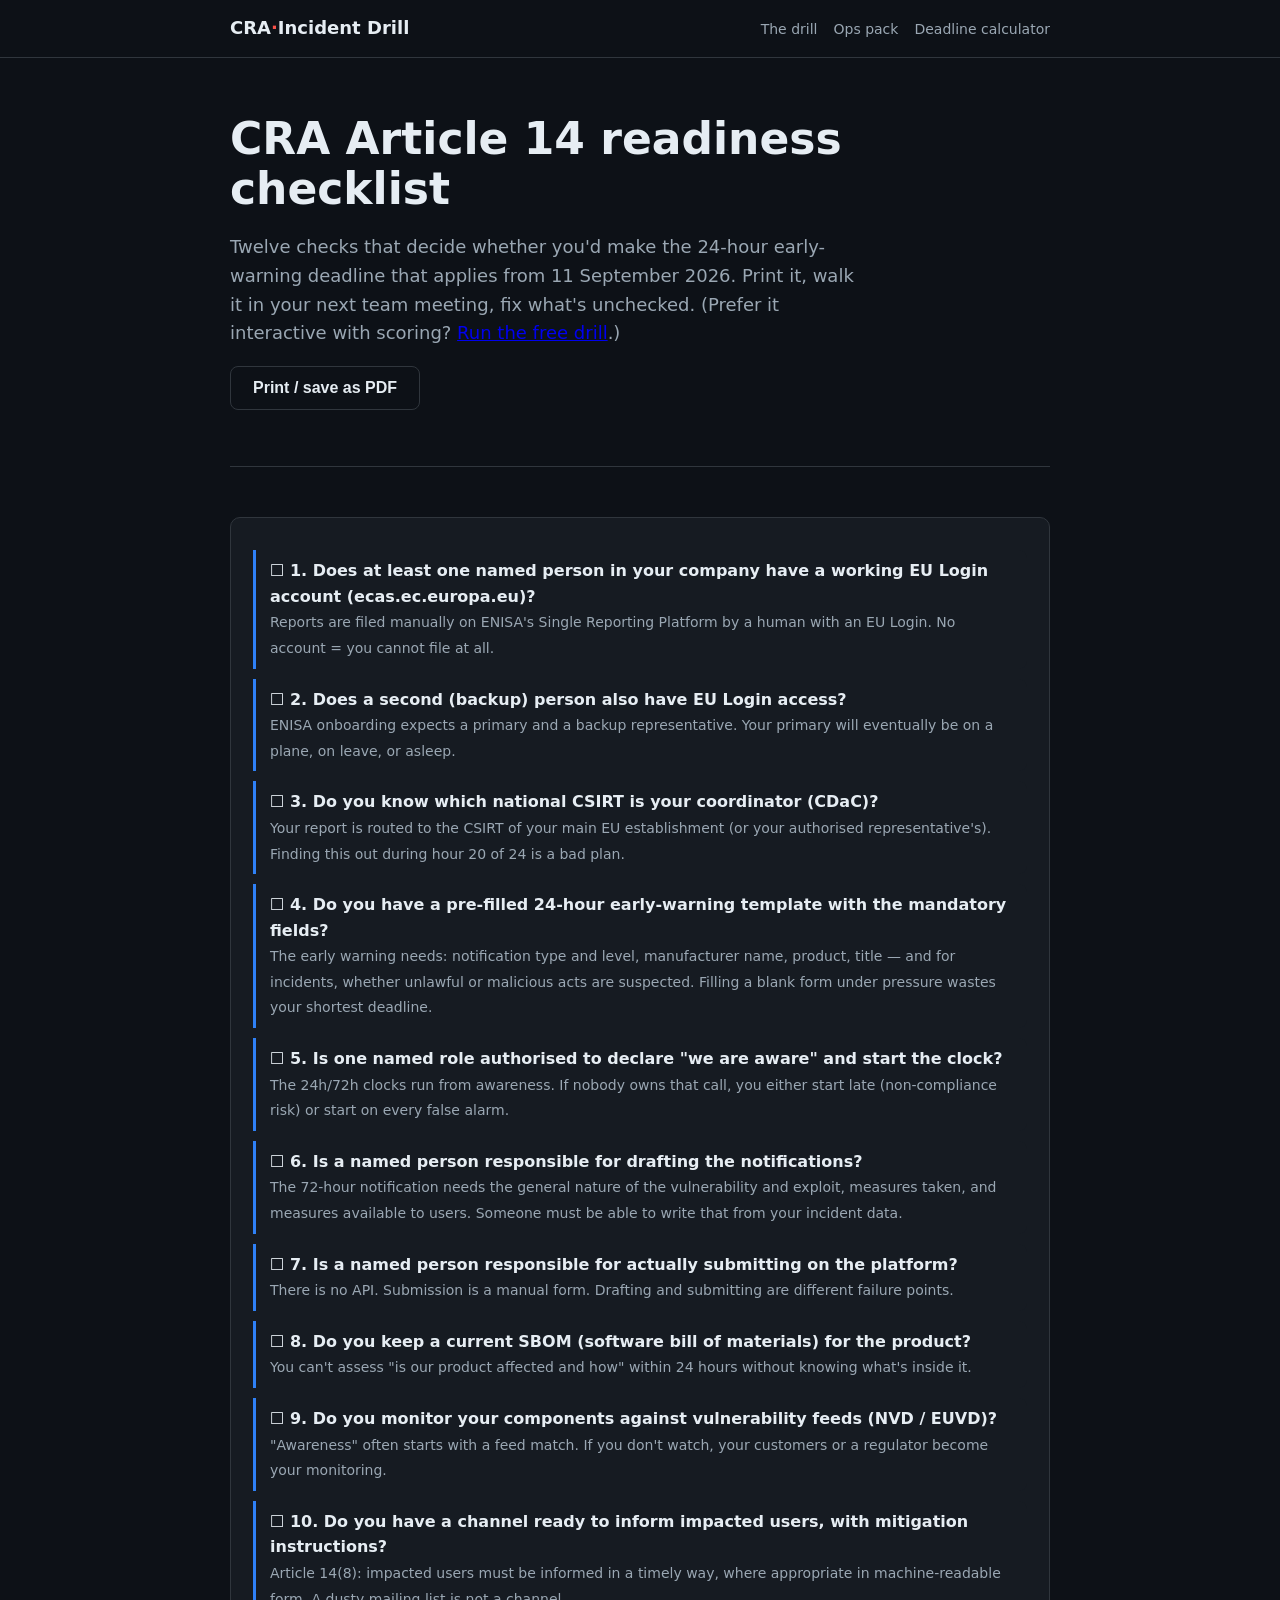
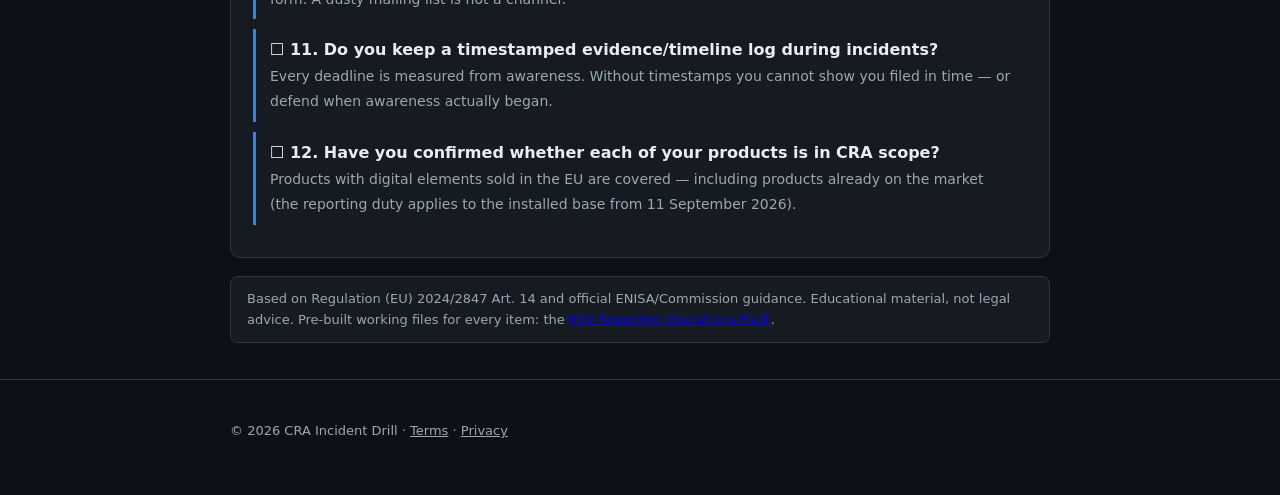
==== cra-article-14-checklist.html @ c44839f4 "Add deadline calculator + printable Article 14 checklist (SEO tool-pages) Co-Authored-By: Claude Fab" ====
<!DOCTYPE html>
<html lang="en">
<head>
<meta charset="utf-8">
<meta name="viewport" content="width=device-width, initial-scale=1">
<title>CRA Article 14 readiness checklist — 12 checks before 11 September 2026</title>
<meta name="description" content="Printable 12-point checklist for the EU Cyber Resilience Act Article 14 reporting duty: EU Login, CSIRT coordinator, 24-hour template, named roles, SBOM, monitoring, user notification. Free.">
<link rel="canonical" href="https://giladshaul.github.io/cra-incident-drill/cra-article-14-checklist.html">
<link rel="icon" href="data:image/svg+xml,%3Csvg xmlns='http://www.w3.org/2000/svg' viewBox='0 0 100 100'%3E%3Ctext y='80' font-size='80'%3E%E2%8F%B1%EF%B8%8F%3C/text%3E%3C/svg%3E">
<link rel="stylesheet" href="styles.css">
<style>@media print { header.site, footer, .btn, .noprint { display: none !important; } body { background: #fff; color: #000; } .card { border-color: #999; background: #fff; } h1, h2 { color: #000; } .gap { background: #fff; } }</style>
</head>
<body>
<header class="site">
  <div class="wrap">
    <a class="logo" href="./">CRA<span>·</span>Incident Drill</a>
    <nav><a href="./#drill">The drill</a><a href="./#pack">Ops pack</a><a href="deadline-calculator.html">Deadline calculator</a></nav>
  </div>
</header>
<div class="wrap">
  <div class="hero">
    <h1>CRA Article 14 readiness checklist</h1>
    <p class="lead">Twelve checks that decide whether you'd make the 24-hour early-warning deadline that applies from 11 September 2026. Print it, walk it in your next team meeting, fix what's unchecked. (Prefer it interactive with scoring? <a href="./">Run the free drill</a>.)</p>
    <p class="noprint"><button class="btn secondary" onclick="window.print()">Print / save as PDF</button></p>
  </div>
  <section>
    <div class="card" id="list"></div>
    <div class="disclaimer">Based on Regulation (EU) 2024/2847 Art. 14 and official ENISA/Commission guidance. Educational material, not legal advice. Pre-built working files for every item: the <a href="./#pack">$99 Reporting Operations Pack</a>.</div>
  </section>
</div>
<footer><div class="wrap"><p>© 2026 CRA Incident Drill · <a href="terms.html">Terms</a> · <a href="privacy.html">Privacy</a></p></div></footer>
<script src="drill.js"></script>
<script>
document.getElementById("list").innerHTML = DRILL.CHECKS.map(function (c, i) {
  return '<div class="gap" style="border-left-color:#2f81f7"><b>☐ ' + (i + 1) + ". " + c.q + "</b><span>" + c.why + "</span></div>";
}).join("");
</script>
</body>
</html>
---- styles.css ----
:root {
  --bg: #0d1117; --panel: #161b22; --border: #30363d; --text: #e6edf3;
  --muted: #9aa7b3; --accent: #2f81f7; --ok: #3fb950; --warn: #d29922; --bad: #f85149;
}
* { box-sizing: border-box; }
body { margin: 0; font: 16px/1.6 system-ui, -apple-system, "Segoe UI", sans-serif; background: var(--bg); color: var(--text); }
.wrap { max-width: 860px; margin: 0 auto; padding: 0 20px; }
header.site { border-bottom: 1px solid var(--border); padding: 14px 0; }
header.site .wrap { display: flex; align-items: center; justify-content: space-between; flex-wrap: wrap; gap: 8px; }
.logo { font-weight: 700; text-decoration: none; color: var(--text); font-size: 18px; }
.logo span { color: var(--bad); }
nav a { color: var(--muted); text-decoration: none; margin-left: 16px; font-size: 14px; }
nav a:hover { color: var(--text); }
.hero { padding: 56px 0 40px; }
.hero h1 { font-size: clamp(28px, 5vw, 44px); line-height: 1.15; margin: 0 0 16px; }
.hero h1 em { color: var(--bad); font-style: normal; }
.hero p.lead { color: var(--muted); font-size: 18px; max-width: 640px; }
.btn { display: inline-block; background: var(--accent); color: #fff; font-weight: 600; padding: 12px 22px; border-radius: 8px; text-decoration: none; border: 0; font-size: 16px; cursor: pointer; }
.btn:hover { filter: brightness(1.1); }
.btn.secondary { background: transparent; border: 1px solid var(--border); color: var(--text); }
.badges { display: flex; gap: 14px; flex-wrap: wrap; margin-top: 22px; color: var(--muted); font-size: 13px; }
.badges span::before { content: "✓ "; color: var(--ok); }
section { padding: 36px 0; border-top: 1px solid var(--border); }
h2 { font-size: 26px; margin: 0 0 8px; }
.sub { color: var(--muted); margin: 0 0 24px; }
.card { background: var(--panel); border: 1px solid var(--border); border-radius: 10px; padding: 22px; margin: 14px 0; }
.card h3 { margin: 0 0 6px; font-size: 17px; }
.q { font-weight: 600; margin: 0 0 10px; }
.choices { display: flex; gap: 10px; flex-wrap: wrap; }
.choices button { background: var(--bg); border: 1px solid var(--border); color: var(--text); padding: 9px 18px; border-radius: 8px; cursor: pointer; font-size: 15px; }
.choices button:hover, .choices button[aria-pressed="true"] { border-color: var(--accent); background: rgba(47,129,247,.15); }
.why { color: var(--muted); font-size: 14px; margin-top: 8px; display: none; }
.progress { color: var(--muted); font-size: 13px; margin-bottom: 6px; }
.scenario { border-left: 3px solid var(--bad); padding-left: 16px; font-style: italic; color: var(--muted); }
.timeline { display: grid; gap: 10px; margin: 18px 0; }
.tl-item { display: flex; gap: 12px; align-items: baseline; background: var(--bg); border: 1px solid var(--border); border-radius: 8px; padding: 10px 14px; }
.tl-when { font-weight: 700; min-width: 130px; color: var(--warn); font-variant-numeric: tabular-nums; }
.score-big { font-size: 44px; font-weight: 800; }
.band { font-size: 20px; font-weight: 700; }
.band.ok { color: var(--ok); } .band.warn { color: var(--warn); } .band.bad { color: var(--bad); }
.gap { border-left: 3px solid var(--warn); padding: 8px 14px; margin: 10px 0; background: var(--panel); border-radius: 0 8px 8px 0; }
.gap b { display: block; }
.gap span { color: var(--muted); font-size: 14px; }
.price { font-size: 40px; font-weight: 800; }
.price small { font-size: 15px; color: var(--muted); font-weight: 400; }
ul.pack { padding-left: 20px; } ul.pack li { margin: 7px 0; }
details { border: 1px solid var(--border); border-radius: 8px; padding: 12px 16px; margin: 8px 0; background: var(--panel); }
summary { cursor: pointer; font-weight: 600; }
details p { color: var(--muted); }
footer { border-top: 1px solid var(--border); padding: 28px 0 40px; color: var(--muted); font-size: 13px; }
footer a { color: var(--muted); }
.disclaimer { background: var(--panel); border: 1px solid var(--border); border-radius: 8px; padding: 12px 16px; font-size: 13px; color: var(--muted); margin-top: 18px; }
.hidden { display: none; }
label { display: block; margin: 10px 0 4px; font-size: 14px; color: var(--muted); }
input[type=text], input[type=url], input[type=email], input[type=date] { width: 100%; padding: 9px 12px; border-radius: 8px; border: 1px solid var(--border); background: var(--bg); color: var(--text); font-size: 15px; }
pre.out { background: var(--bg); border: 1px solid var(--border); border-radius: 8px; padding: 14px; overflow-x: auto; font-size: 14px; }
@media (max-width: 600px) { .tl-when { min-width: 100px; } nav a { margin-left: 10px; } }
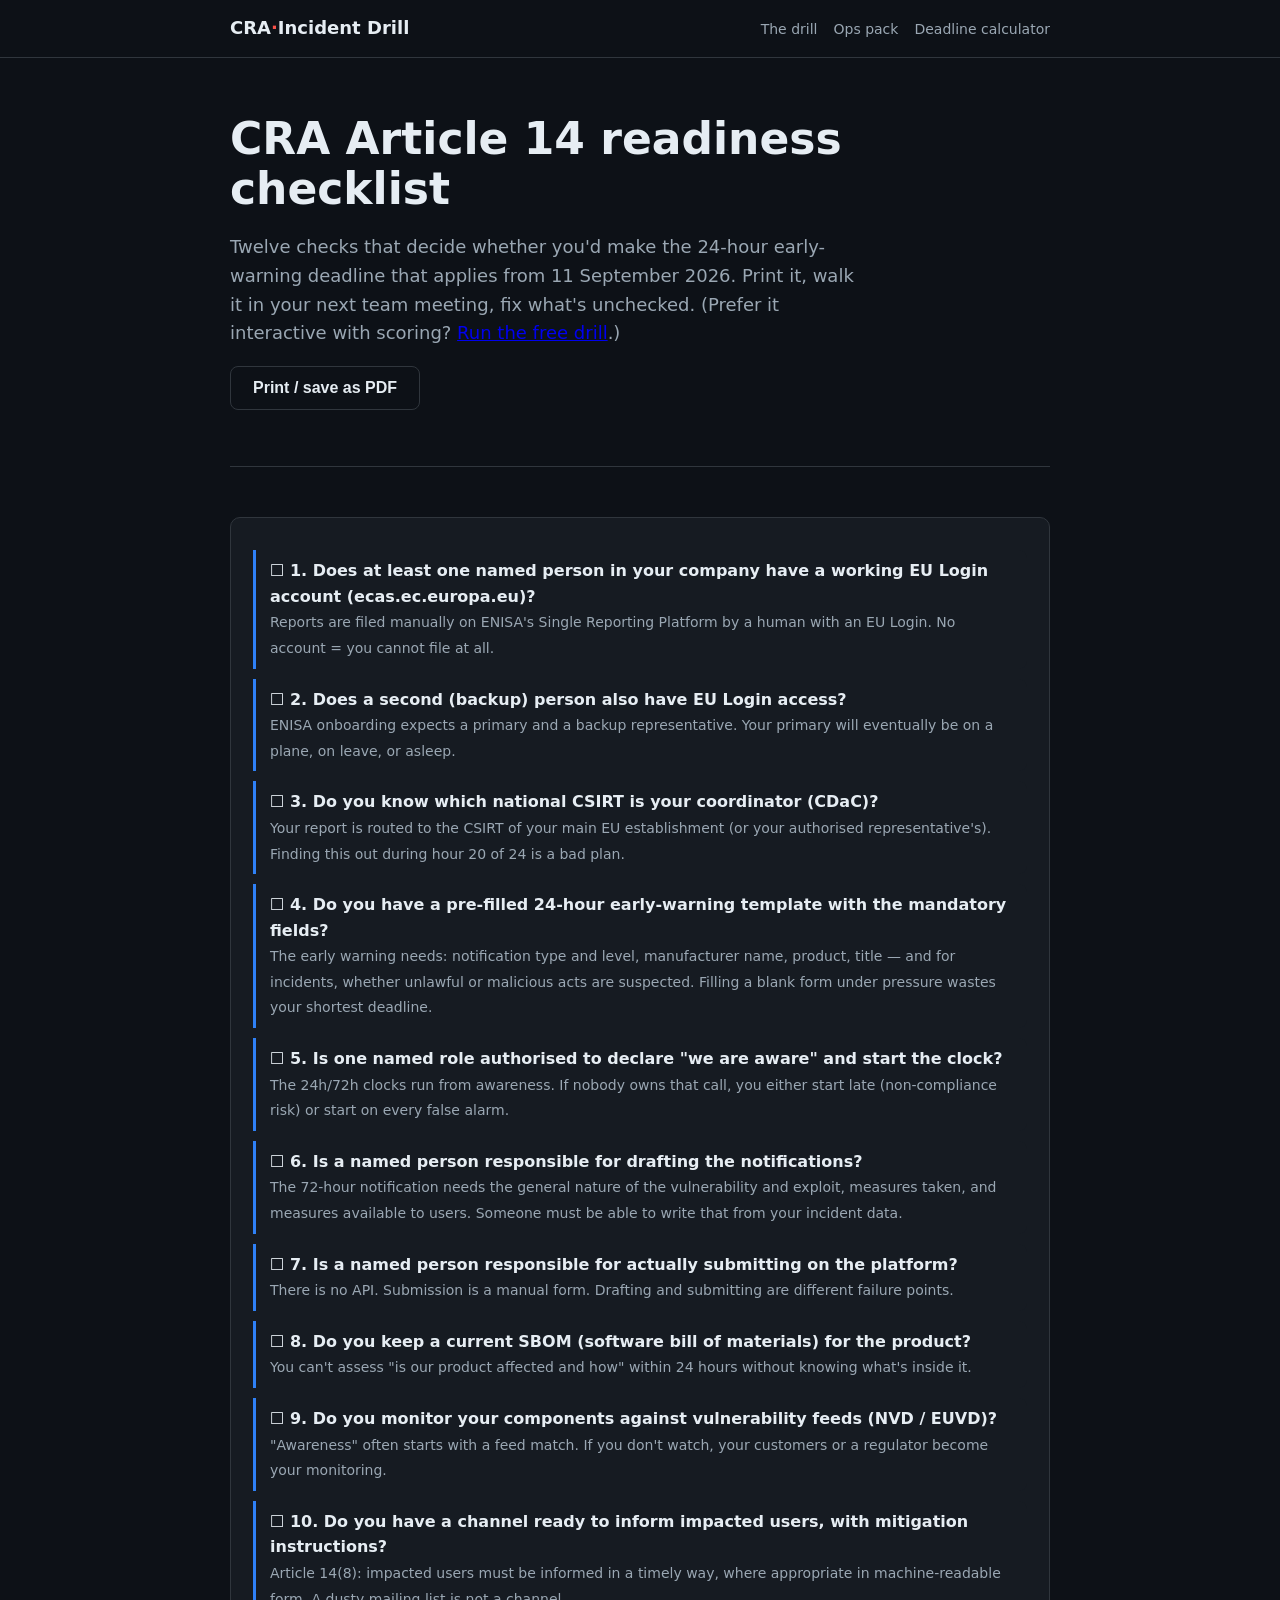
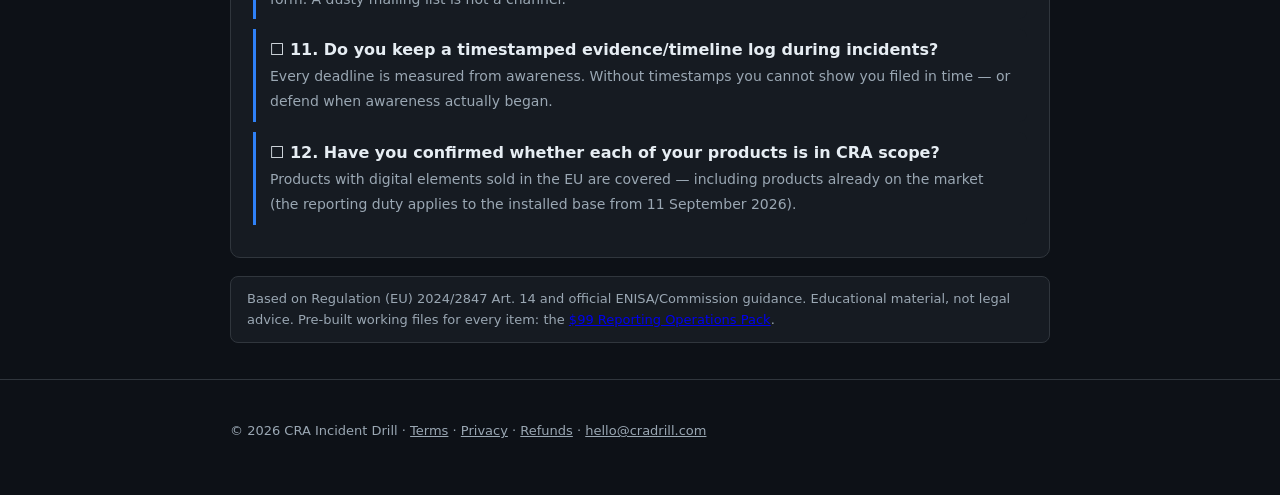
==== commit 71fb7762: "Standardize footer: Terms/Privacy/Refunds + contact on every page (Paddle review requirement) Co-Aut" ====
--- a/cra-article-14-checklist.html
+++ b/cra-article-14-checklist.html
@@ -5,7 +5,7 @@
 <meta name="viewport" content="width=device-width, initial-scale=1">
 <title>CRA Article 14 readiness checklist — 12 checks before 11 September 2026</title>
 <meta name="description" content="Printable 12-point checklist for the EU Cyber Resilience Act Article 14 reporting duty: EU Login, CSIRT coordinator, 24-hour template, named roles, SBOM, monitoring, user notification. Free.">
-<link rel="canonical" href="https://giladshaul.github.io/cra-incident-drill/cra-article-14-checklist.html">
+<link rel="canonical" href="https://cradrill.com/cra-article-14-checklist.html">
 <link rel="icon" href="data:image/svg+xml,%3Csvg xmlns='http://www.w3.org/2000/svg' viewBox='0 0 100 100'%3E%3Ctext y='80' font-size='80'%3E%E2%8F%B1%EF%B8%8F%3C/text%3E%3C/svg%3E">
 <link rel="stylesheet" href="styles.css">
 <style>@media print { header.site, footer, .btn, .noprint { display: none !important; } body { background: #fff; color: #000; } .card { border-color: #999; background: #fff; } h1, h2 { color: #000; } .gap { background: #fff; } }</style>
@@ -28,7 +28,7 @@
     <div class="disclaimer">Based on Regulation (EU) 2024/2847 Art. 14 and official ENISA/Commission guidance. Educational material, not legal advice. Pre-built working files for every item: the <a href="./#pack">$99 Reporting Operations Pack</a>.</div>
   </section>
 </div>
-<footer><div class="wrap"><p>© 2026 CRA Incident Drill · <a href="terms.html">Terms</a> · <a href="privacy.html">Privacy</a></p></div></footer>
+<footer><div class="wrap"><p>&copy; 2026 CRA Incident Drill &middot; <a href="terms.html">Terms</a> &middot; <a href="privacy.html">Privacy</a> &middot; <a href="refunds.html">Refunds</a> &middot; <a href="mailto:hello@cradrill.com">hello@cradrill.com</a></p></div></footer>
 <script src="drill.js"></script>
 <script>
 document.getElementById("list").innerHTML = DRILL.CHECKS.map(function (c, i) {
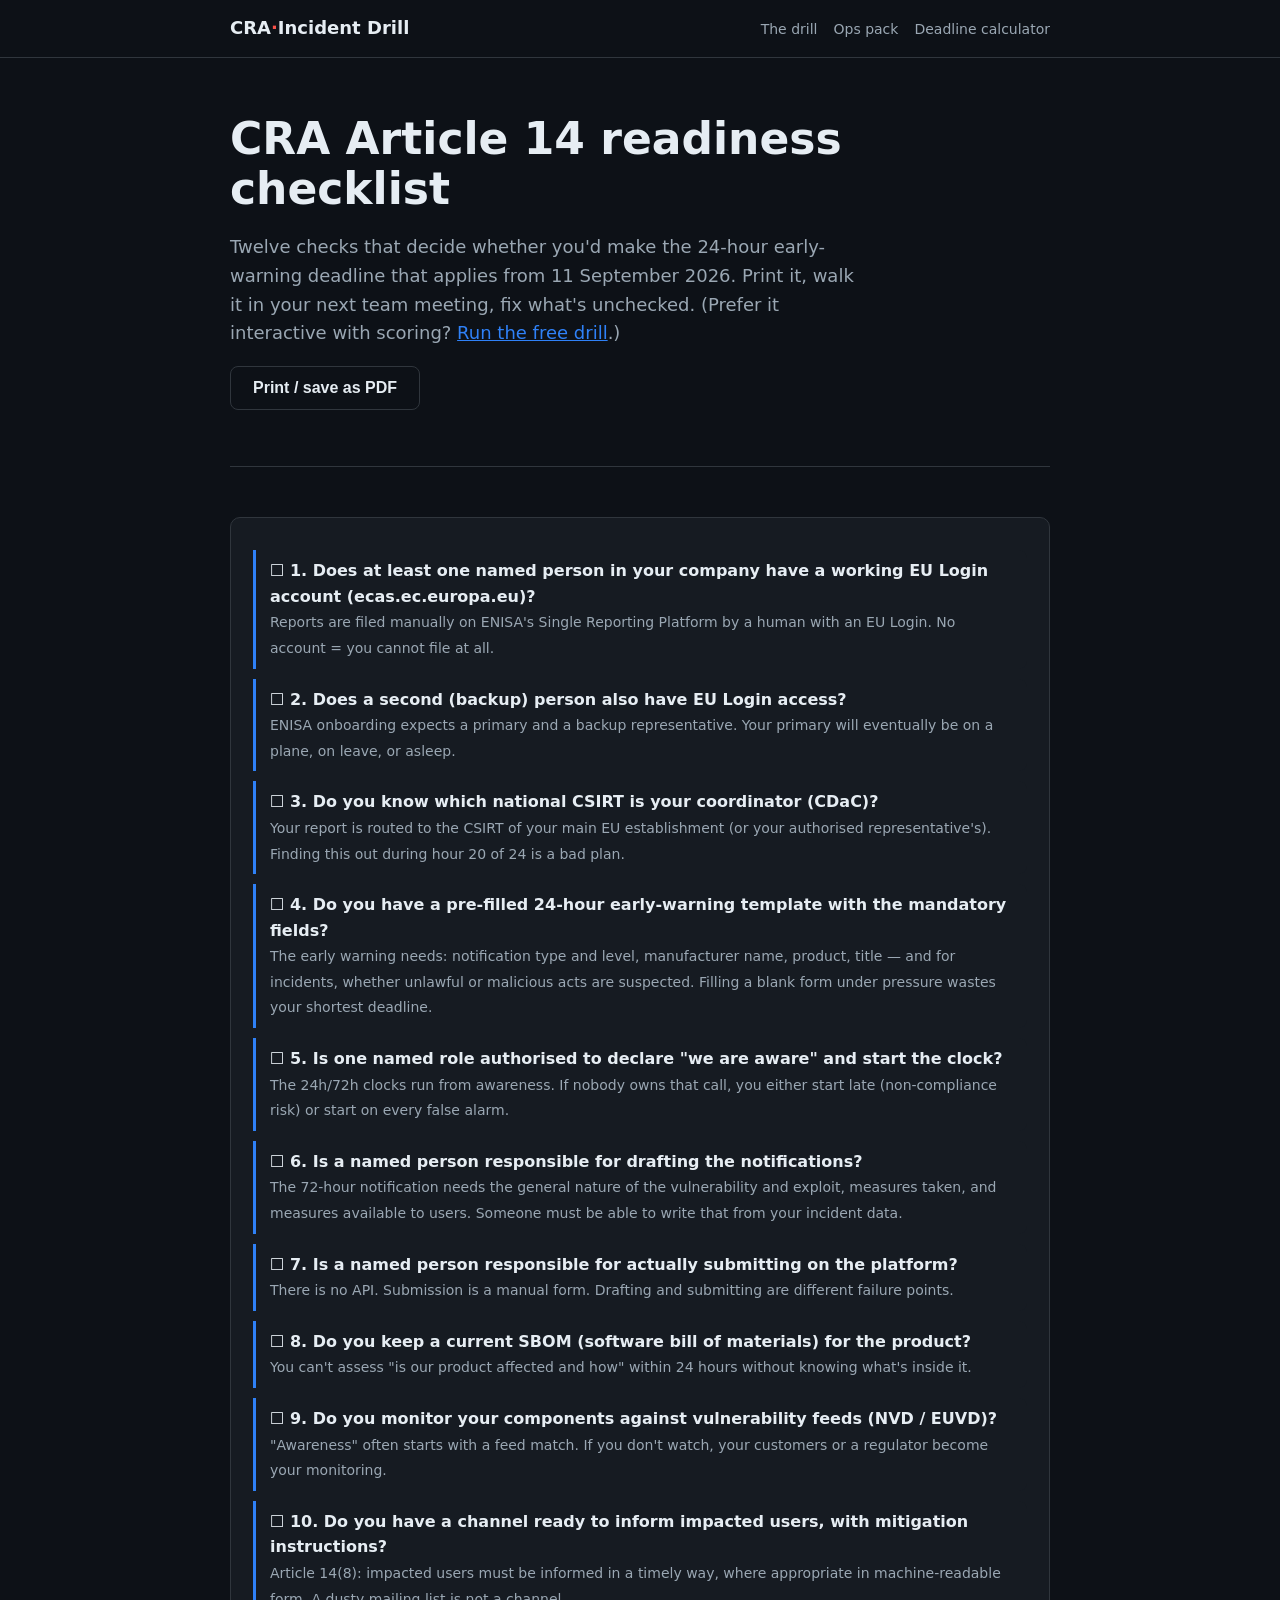
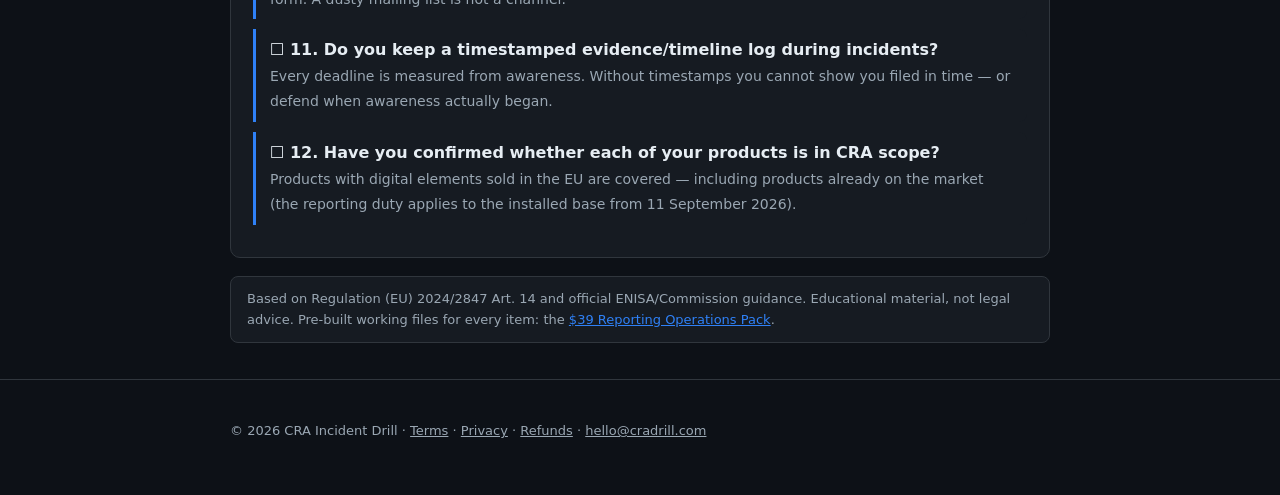
==== commit b3b33594: "Reprice pack to $39 per owner decision; align RACI + JSON-LD with corrected deadline wording Co-Auth" ====
--- a/cra-article-14-checklist.html
+++ b/cra-article-14-checklist.html
@@ -25,7 +25,7 @@
   </div>
   <section>
     <div class="card" id="list"></div>
-    <div class="disclaimer">Based on Regulation (EU) 2024/2847 Art. 14 and official ENISA/Commission guidance. Educational material, not legal advice. Pre-built working files for every item: the <a href="./#pack">$99 Reporting Operations Pack</a>.</div>
+    <div class="disclaimer">Based on Regulation (EU) 2024/2847 Art. 14 and official ENISA/Commission guidance. Educational material, not legal advice. Pre-built working files for every item: the <a href="./#pack">$39 Reporting Operations Pack</a>.</div>
   </section>
 </div>
 <footer><div class="wrap"><p>&copy; 2026 CRA Incident Drill &middot; <a href="terms.html">Terms</a> &middot; <a href="privacy.html">Privacy</a> &middot; <a href="refunds.html">Refunds</a> &middot; <a href="mailto:hello@cradrill.com">hello@cradrill.com</a></p></div></footer>
--- a/styles.css
+++ b/styles.css
@@ -5,6 +5,9 @@
 * { box-sizing: border-box; }
 body { margin: 0; font: 16px/1.6 system-ui, -apple-system, "Segoe UI", sans-serif; background: var(--bg); color: var(--text); }
 .wrap { max-width: 860px; margin: 0 auto; padding: 0 20px; }
+/* Default browser link blue fails contrast on this dark ground; nav/footer/.logo/.btn override below. */
+a { color: var(--accent); }
+a:hover { filter: brightness(1.2); }
 header.site { border-bottom: 1px solid var(--border); padding: 14px 0; }
 header.site .wrap { display: flex; align-items: center; justify-content: space-between; flex-wrap: wrap; gap: 8px; }
 .logo { font-weight: 700; text-decoration: none; color: var(--text); font-size: 18px; }
